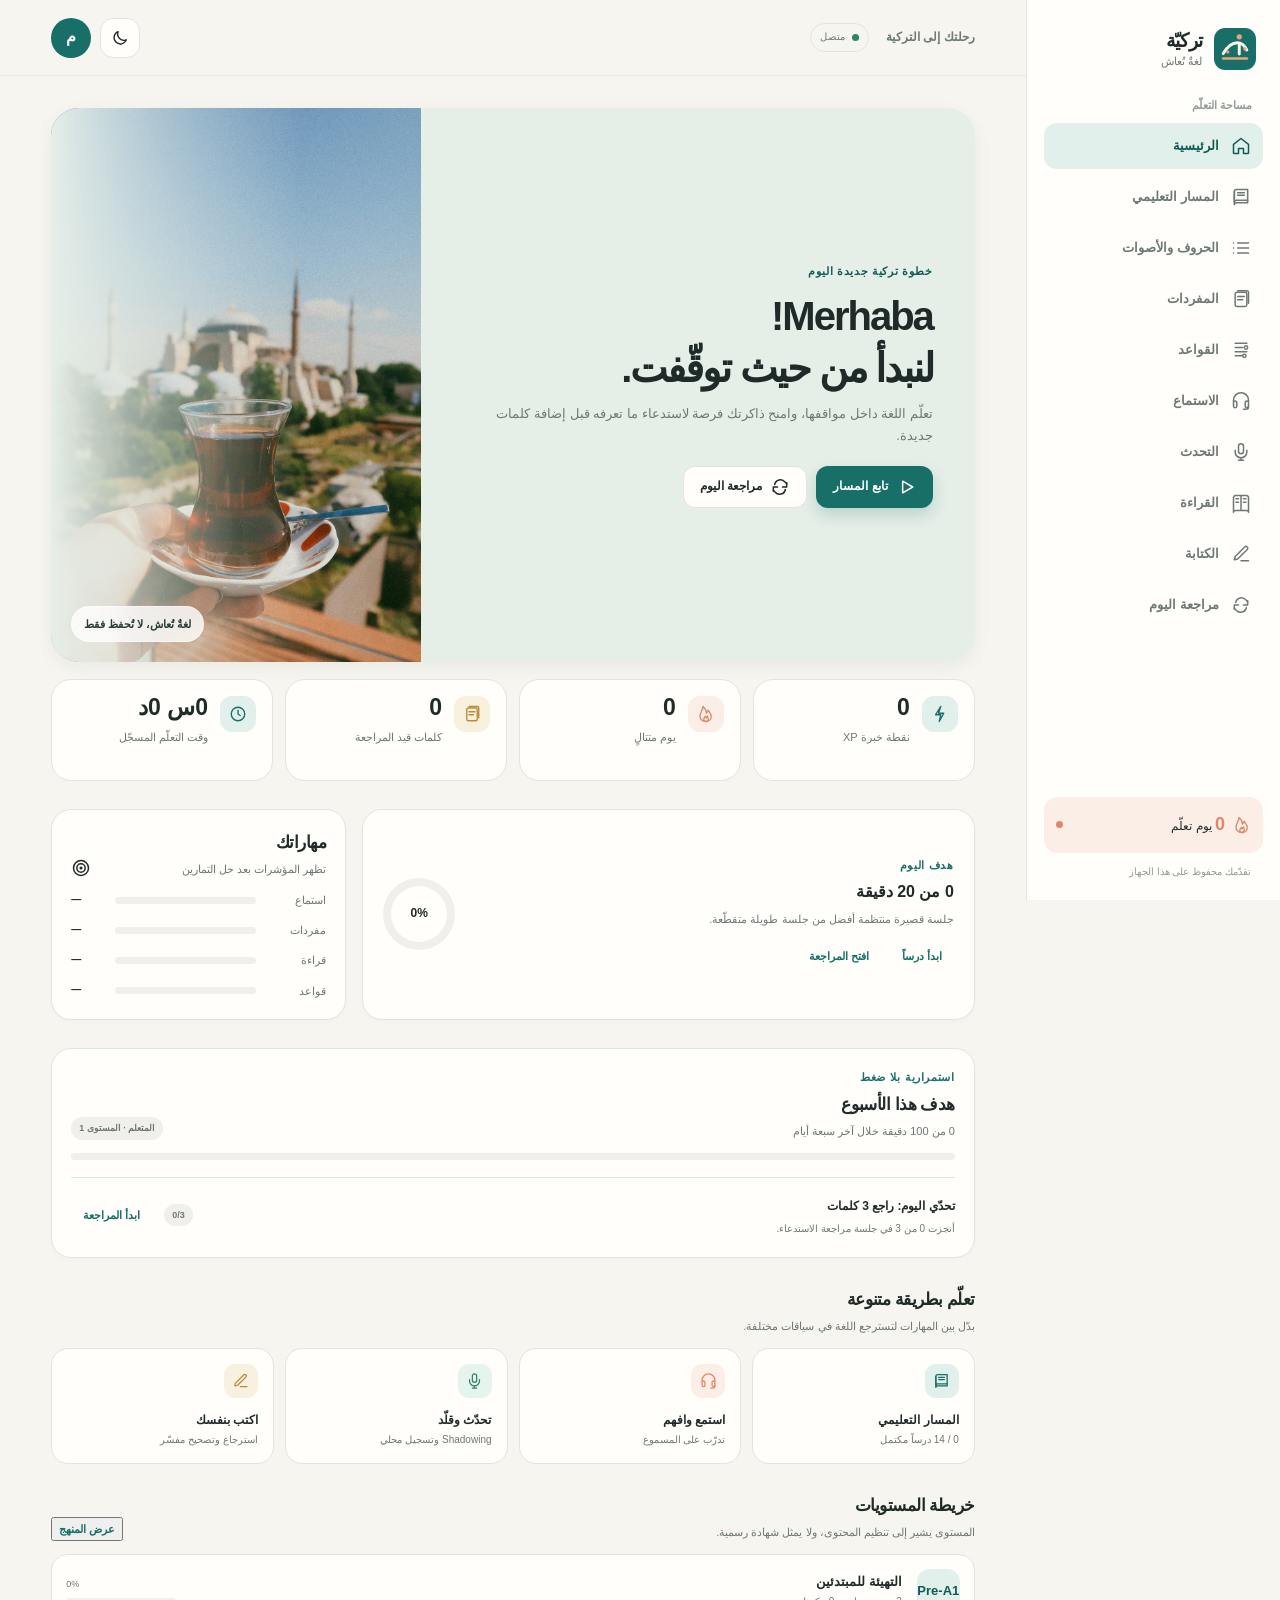
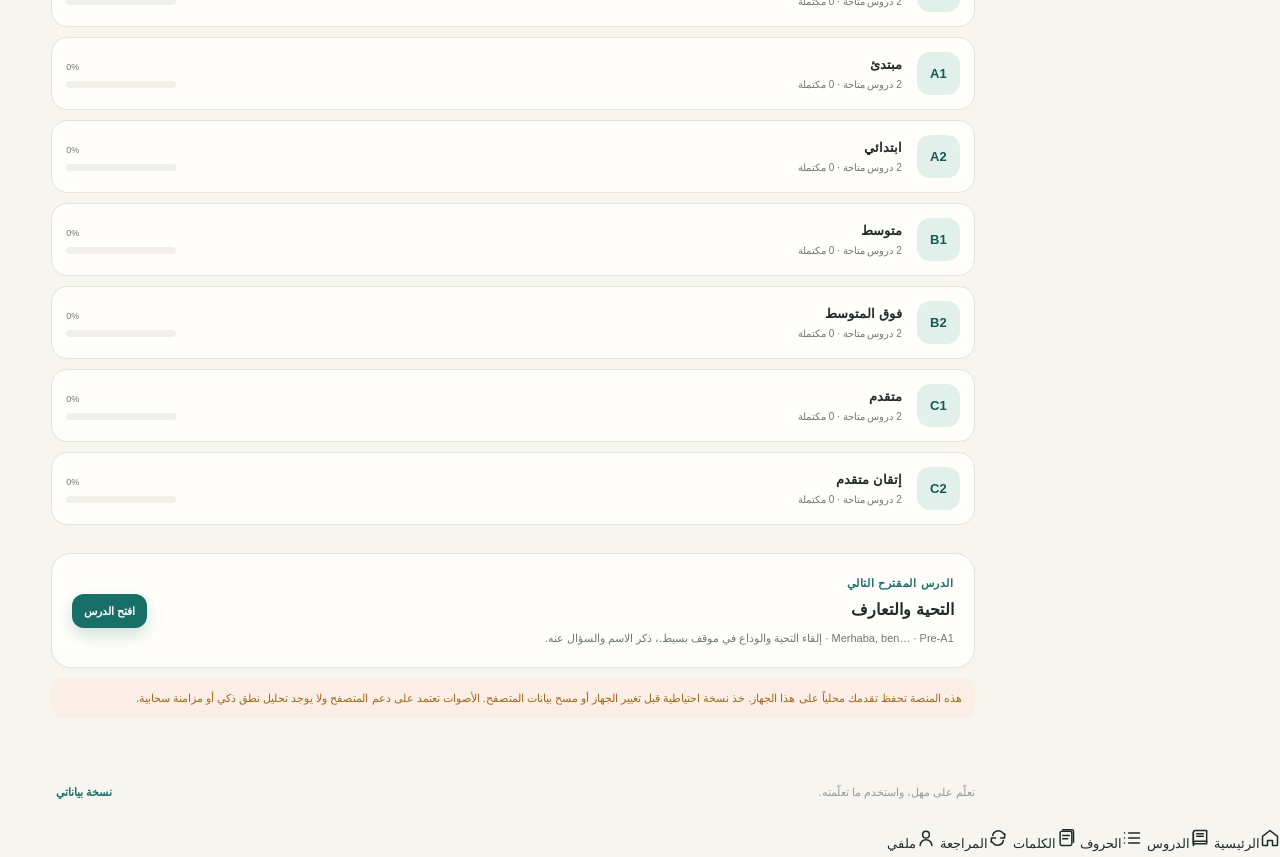
==== turkiya/index.html @ ad5ffc00 "Add Turkish learning PWA under turkiya" ====
<!doctype html>
<html lang="ar" dir="rtl">
<head>
  <meta charset="utf-8">
  <meta name="viewport" content="width=device-width, initial-scale=1, viewport-fit=cover">
  <meta name="theme-color" content="#f6f5f0">
  <meta name="description" content="تعلّم التركية خطوة بخطوة بالعربية، مع دروس ومراجعة ذكية وتدريب على المهارات الأربع.">
  <meta name="color-scheme" content="light dark">
  <link rel="icon" href="./assets/icons/app-icon.svg" type="image/svg+xml">
  <link rel="apple-touch-icon" href="./assets/icons/icon-180.png">
  <link rel="manifest" href="./manifest.webmanifest">
  <link rel="stylesheet" href="./css/themes.css">
  <link rel="stylesheet" href="./css/main.css">
  <link rel="stylesheet" href="./css/responsive.css">
  <title>تركيّة — تعلّم التركية</title>
</head>
<body>
  <a class="skip-link" href="#main-content">انتقل إلى المحتوى</a>
  <div class="app-shell">
    <aside class="sidebar" aria-label="القائمة الرئيسية">
      <a class="brand" href="#home" aria-label="تركية، الصفحة الرئيسية">
        <span class="brand-mark" aria-hidden="true"><img src="./assets/icons/app-icon.svg" alt=""></span>
        <span class="brand-copy"><strong>تركيّة</strong><small>لغةٌ تُعاش</small></span>
      </a>
      <div class="sidebar-label">مساحة التعلّم</div>
      <nav class="side-nav" id="side-nav">
        <a href="#home" data-route="home" class="nav-link"><span class="nav-icon" data-icon="home"></span><span>الرئيسية</span></a>
        <a href="#lessons" data-route="lessons" class="nav-link"><span class="nav-icon" data-icon="book"></span><span>المسار التعليمي</span></a>
        <a href="#alphabet" data-route="alphabet" class="nav-link"><span class="nav-icon" data-icon="list"></span><span>الحروف والأصوات</span></a>
        <a href="#vocabulary" data-route="vocabulary" class="nav-link"><span class="nav-icon" data-icon="cards"></span><span>المفردات</span></a>
        <a href="#grammar" data-route="grammar" class="nav-link"><span class="nav-icon" data-icon="grammar"></span><span>القواعد</span></a>
        <a href="#listening" data-route="listening" class="nav-link"><span class="nav-icon" data-icon="headphones"></span><span>الاستماع</span></a>
        <a href="#speaking" data-route="speaking" class="nav-link"><span class="nav-icon" data-icon="mic"></span><span>التحدث</span></a>
        <a href="#reading" data-route="reading" class="nav-link"><span class="nav-icon" data-icon="read"></span><span>القراءة</span></a>
        <a href="#writing" data-route="writing" class="nav-link"><span class="nav-icon" data-icon="write"></span><span>الكتابة</span></a>
        <a href="#review" data-route="review" class="nav-link"><span class="nav-icon" data-icon="refresh"></span><span>مراجعة اليوم <span class="nav-count" id="review-count">0</span></span></a>
      </nav>
      <div class="sidebar-bottom">
        <div class="streak-mini"><span class="streak-symbol" data-icon="flame"></span><span><b id="sidebar-streak">0</b> يوم تعلّم</span><span class="streak-dot" aria-hidden="true"></span></div>
        <div class="sidebar-note">تقدّمك محفوظ على هذا الجهاز</div>
      </div>
    </aside>

    <div class="main-column">
      <header class="topbar">
        <button class="mobile-brand" type="button" data-route="home" aria-label="الصفحة الرئيسية"><img src="./assets/icons/app-icon.svg" alt=""><span>تركيّة</span></button>
        <div class="topbar-context"><span class="eyebrow">رحلتك إلى التركية</span><span class="connection-pill" id="connection-status"><i></i><span>جارٍ التحقق من الاتصال</span></span></div>
        <div class="topbar-actions">
          <button class="icon-button" id="install-button" type="button" hidden aria-label="تثبيت التطبيق" title="تثبيت التطبيق"><span data-icon="download"></span></button>
          <button class="icon-button" id="theme-toggle" type="button" aria-label="تبديل المظهر" title="تبديل المظهر"><span data-icon="moon"></span></button>
          <button class="avatar-button" id="profile-button" type="button" data-route="profile" aria-label="ملفي الشخصي">م</button>
        </div>
      </header>

      <main id="main-content" class="page-content" tabindex="-1">
        <div id="view-root" aria-live="polite" aria-busy="true">
          <div class="loading-state"><span class="loading-ring"></span><p>نجهّز مساحة التعلّم…</p></div>
        </div>
      </main>
      <footer class="site-footer"><span>تعلّم على مهل، واستخدم ما تعلّمته.</span><button id="backup-shortcut" type="button" class="text-button">نسخة بياناتي</button></footer>
    </div>
  </div>

  <nav class="mobile-nav" aria-label="التنقل السفلي">
    <a href="#home" data-route="home" class="mobile-nav-link"><span data-icon="home"></span><small>الرئيسية</small></a>
    <a href="#lessons" data-route="lessons" class="mobile-nav-link"><span data-icon="book"></span><small>الدروس</small></a>
    <a href="#alphabet" data-route="alphabet" class="mobile-nav-link"><span data-icon="list"></span><small>الحروف</small></a>
    <a href="#vocabulary" data-route="vocabulary" class="mobile-nav-link"><span data-icon="cards"></span><small>الكلمات</small></a>
    <a href="#review" data-route="review" class="mobile-nav-link"><span data-icon="refresh"></span><small>المراجعة</small></a>
    <a href="#profile" data-route="profile" class="mobile-nav-link"><span data-icon="user"></span><small>ملفي</small></a>
  </nav>

  <div id="toast-region" class="toast-region" aria-live="polite" aria-atomic="true"></div>
  <dialog id="app-dialog" class="app-dialog" aria-labelledby="dialog-title"><div id="dialog-content"></div></dialog>
  <script type="module" src="./js/app.js"></script>
</body>
</html>
---- turkiya/css/themes.css ----
:root {
  color-scheme: light;
  --bg: #f6f5f0;
  --surface: #fffefa;
  --surface-2: #f0efe9;
  --surface-3: #e8ede8;
  --ink: #1e2b29;
  --muted: #6d7975;
  --soft: #929c98;
  --line: #e3e4dc;
  --brand: #176f68;
  --brand-strong: #105b55;
  --brand-soft: #e2f0ec;
  --accent: #dd8969;
  --accent-soft: #faeee7;
  --gold: #bd8a3c;
  --success: #318269;
  --success-soft: #e6f4ee;
  --danger: #b94e52;
  --danger-soft: #fae9e8;
  --warning: #a26a17;
  --shadow: 0 18px 45px rgba(37, 55, 49, .08);
  --shadow-small: 0 5px 18px rgba(37, 55, 49, .06);
  --radius-xl: 28px;
  --radius-lg: 20px;
  --radius-md: 14px;
  --radius-sm: 10px;
  --font-ar: "Noto Sans Arabic", "Segoe UI", Tahoma, Arial, sans-serif;
  --font-tr: Inter, "Segoe UI", Arial, sans-serif;
}

:root[data-theme="dark"] {
  color-scheme: dark;
  --bg: #161f1d;
  --surface: #202a27;
  --surface-2: #293430;
  --surface-3: #293c37;
  --ink: #f2f3eb;
  --muted: #b0bcb7;
  --soft: #8f9c97;
  --line: #34413c;
  --brand: #69b9a8;
  --brand-strong: #8bd0bd;
  --brand-soft: #263f39;
  --accent: #e4a085;
  --accent-soft: #47342d;
  --gold: #e4bd6e;
  --success: #72c0a1;
  --success-soft: #254237;
  --danger: #ec8d8e;
  --danger-soft: #482f32;
  --warning: #edbf69;
  --shadow: 0 18px 45px rgba(0, 0, 0, .22);
  --shadow-small: 0 5px 18px rgba(0, 0, 0, .16);
}
---- turkiya/css/main.css ----
@import url("./themes.css");

* { box-sizing: border-box; }
html { scroll-behavior: smooth; }
body {
  margin: 0;
  min-width: 320px;
  min-height: 100vh;
  background: var(--bg);
  color: var(--ink);
  font-family: var(--font-ar);
  line-height: 1.65;
  text-rendering: optimizeLegibility;
  -webkit-font-smoothing: antialiased;
}
button, input, select, textarea { font: inherit; }
button { color: inherit; }
a { color: inherit; text-decoration: none; }
button:focus-visible, a:focus-visible, input:focus-visible, select:focus-visible, textarea:focus-visible, summary:focus-visible {
  outline: 3px solid color-mix(in srgb, var(--brand) 48%, transparent);
  outline-offset: 3px;
}
.skip-link { position: fixed; z-index: 50; inset-block-start: 8px; inset-inline-start: 8px; padding: 10px 16px; border-radius: 10px; background: var(--ink); color: var(--surface); transform: translateY(-150%); }
.skip-link:focus { transform: translateY(0); }
.app-shell { display: grid; grid-template-columns: 254px minmax(0, 1fr); min-height: 100vh; }
.sidebar { position: sticky; top: 0; display: flex; flex-direction: column; height: 100vh; padding: 25px 17px 20px; border-inline-end: 1px solid var(--line); background: var(--surface); }
.brand { display: flex; align-items: center; gap: 11px; padding: 2px 7px 26px; }
.brand-mark { width: 43px; height: 43px; display: grid; place-items: center; flex: 0 0 auto; }
.brand-mark img { width: 42px; height: 42px; }
.brand-copy { display: flex; flex-direction: column; line-height: 1.35; }
.brand-copy strong { font-size: 19px; letter-spacing: -.04em; }
.brand-copy small { color: var(--muted); font-size: 11px; }
.sidebar-label { padding: 0 11px 9px; color: var(--soft); font-size: 11px; font-weight: 700; }
.side-nav { display: grid; gap: 5px; }
.nav-link { min-height: 46px; display: flex; align-items: center; gap: 12px; padding: 9px 12px; border-radius: 13px; color: var(--muted); font-size: 13px; font-weight: 600; transition: background .18s ease, color .18s ease, transform .18s ease; }
.nav-link:hover { color: var(--ink); background: var(--surface-2); transform: translateX(-2px); }
.nav-link.active { color: var(--brand-strong); background: var(--brand-soft); }
.nav-icon, [data-icon] { display: inline-flex; align-items: center; justify-content: center; }
.nav-icon svg, [data-icon] svg { width: 20px; height: 20px; display: block; }
.nav-count { display: inline-grid; min-width: 21px; height: 21px; place-items: center; margin-inline-start: 5px; padding: 0 5px; border-radius: 99px; background: var(--accent-soft); color: var(--accent); font-size: 10px; }
.sidebar-bottom { margin-top: auto; }
.streak-mini { display: flex; align-items: center; gap: 8px; padding: 13px 12px; border-radius: 14px; background: var(--accent-soft); color: var(--ink); font-size: 12px; }
.streak-mini b { color: var(--accent); font-size: 18px; }
.streak-symbol { color: var(--accent); }
.streak-symbol svg { width: 18px; }
.streak-dot { width: 7px; height: 7px; margin-inline-start: auto; border-radius: 50%; background: var(--accent); }
.sidebar-note { padding: 11px 12px 0; color: var(--soft); font-size: 10px; }
.main-column { min-width: 0; display: flex; flex-direction: column; }
.topbar { position: sticky; z-index: 20; top: 0; display: flex; min-height: 76px; align-items: center; justify-content: space-between; gap: 18px; padding: 12px clamp(20px, 4vw, 55px); border-bottom: 1px solid color-mix(in srgb, var(--line) 78%, transparent); background: color-mix(in srgb, var(--bg) 88%, transparent); backdrop-filter: blur(16px); }
.topbar-context { display: flex; align-items: center; gap: 17px; }
.eyebrow { color: var(--muted); font-size: 12px; font-weight: 600; }
.connection-pill { display: inline-flex; align-items: center; gap: 7px; padding: 5px 9px; border: 1px solid var(--line); border-radius: 99px; color: var(--muted); font-size: 10px; white-space: nowrap; }
.connection-pill i { width: 7px; height: 7px; border-radius: 50%; background: var(--gold); }
.connection-pill.online i { background: var(--success); }
.connection-pill.offline { border-color: color-mix(in srgb, var(--warning) 25%, var(--line)); color: var(--warning); }
.connection-pill.offline i { background: var(--warning); }
.topbar-actions { display: flex; align-items: center; gap: 9px; }
.icon-button, .avatar-button { display: inline-grid; width: 40px; height: 40px; flex: 0 0 auto; place-items: center; border: 1px solid var(--line); border-radius: 13px; background: var(--surface); cursor: pointer; transition: transform .18s ease, background .18s ease; }
.icon-button:hover, .avatar-button:hover { transform: translateY(-2px); background: var(--surface-2); }
.icon-button svg { width: 18px; height: 18px; }
.avatar-button { border: 0; border-radius: 50%; background: var(--brand); color: #fff; font-weight: 700; }
.mobile-brand { display: none; }
.page-content { width: min(100%, 1320px); flex: 1; margin-inline: auto; padding: 32px clamp(20px, 4vw, 55px) 38px; }
.site-footer { display: flex; align-items: center; justify-content: space-between; gap: 15px; padding: 12px clamp(20px, 4vw, 55px) 22px; color: var(--soft); font-size: 11px; }
.text-button { padding: 5px; border: 0; background: transparent; color: var(--brand); cursor: pointer; font-weight: 700; }

.view-header { display: flex; align-items: flex-end; justify-content: space-between; gap: 20px; margin: 0 0 22px; }
.view-header h1 { margin: 0; font-size: clamp(23px, 3vw, 31px); line-height: 1.35; letter-spacing: -.045em; }
.view-header p { max-width: 600px; margin: 7px 0 0; color: var(--muted); font-size: 13px; }
.kicker { display: block; margin-bottom: 5px; color: var(--brand); font-size: 11px; font-weight: 800; letter-spacing: .06em; }
.hero-card { position: relative; display: grid; grid-template-columns: minmax(0, 1.2fr) minmax(220px, .8fr); min-height: 252px; overflow: hidden; border-radius: var(--radius-xl); background: #e6eee8; box-shadow: var(--shadow-small); }
:root[data-theme="dark"] .hero-card { background: #283d37; }
.hero-copy { position: relative; z-index: 1; display: flex; flex-direction: column; align-items: flex-start; justify-content: center; padding: clamp(22px, 4vw, 42px); }
.hero-copy h1 { max-width: 540px; margin: 5px 0 9px; font-size: clamp(25px, 3.4vw, 40px); line-height: 1.3; letter-spacing: -.05em; }
.hero-copy p { max-width: 480px; margin: 0 0 20px; color: var(--muted); font-size: 13px; }
.hero-copy .kicker { color: var(--brand-strong); }
.hero-photo { position: relative; min-height: 100%; overflow: hidden; }
.hero-photo::after { position: absolute; inset: 0; background: linear-gradient(270deg, transparent 32%, #e6eee8 100%); content: ""; }
:root[data-theme="dark"] .hero-photo::after { background: linear-gradient(270deg, transparent 30%, #283d37 100%); }
.hero-photo img { width: 100%; height: 100%; min-height: 252px; display: block; object-fit: cover; object-position: center 62%; }
.hero-stamp { position: absolute; z-index: 2; inset-block-end: 20px; inset-inline-end: 20px; padding: 8px 12px; border: 1px solid rgba(255,255,255,.5); border-radius: 99px; background: rgba(255,255,255,.8); color: #263e38; font-size: 11px; font-weight: 700; backdrop-filter: blur(8px); }
.primary-button, .secondary-button, .quiet-button, .danger-button { min-height: 42px; display: inline-flex; align-items: center; justify-content: center; gap: 8px; padding: 9px 16px; border: 1px solid transparent; border-radius: 12px; cursor: pointer; font-size: 12px; font-weight: 750; transition: transform .16s ease, box-shadow .16s ease, background .16s ease; }
.primary-button { background: var(--brand); color: #fff; box-shadow: 0 7px 15px color-mix(in srgb, var(--brand) 21%, transparent); }
.primary-button:hover { transform: translateY(-1px); background: var(--brand-strong); box-shadow: 0 9px 18px color-mix(in srgb, var(--brand) 28%, transparent); }
.secondary-button { border-color: var(--line); background: var(--surface); color: var(--ink); }
.secondary-button:hover, .quiet-button:hover { background: var(--surface-2); }
.quiet-button { min-height: 37px; padding: 7px 11px; background: transparent; color: var(--brand); }
.danger-button { border-color: color-mix(in srgb, var(--danger) 25%, var(--line)); background: var(--danger-soft); color: var(--danger); }
.button-small { min-height: 34px; padding: 6px 11px; font-size: 11px; }
.button-row { display: flex; flex-wrap: wrap; align-items: center; gap: 9px; }

.section-block { margin-top: 28px; }
.section-heading { display: flex; align-items: flex-end; justify-content: space-between; gap: 12px; margin-bottom: 13px; }
.section-heading h2 { margin: 0; font-size: 17px; letter-spacing: -.03em; }
.section-heading p { margin: 3px 0 0; color: var(--muted); font-size: 11px; }
.section-link { color: var(--brand); font-size: 11px; font-weight: 700; }
.stats-grid { display: grid; grid-template-columns: repeat(4, minmax(0, 1fr)); gap: 12px; margin-top: 17px; }
.stat-card { min-height: 102px; display: flex; align-items: flex-start; gap: 12px; padding: 16px; border: 1px solid var(--line); border-radius: var(--radius-lg); background: var(--surface); }
.stat-icon { width: 36px; height: 36px; display: grid; flex: 0 0 auto; place-items: center; border-radius: 12px; background: var(--brand-soft); color: var(--brand); }
.stat-icon svg { width: 18px; height: 18px; }
.stat-card:nth-child(2) .stat-icon { background: var(--accent-soft); color: var(--accent); }
.stat-card:nth-child(3) .stat-icon { background: #f7f0dd; color: var(--gold); }
:root[data-theme="dark"] .stat-card:nth-child(3) .stat-icon { background: #433c2a; }
.stat-value { display: block; margin-top: -3px; font-family: var(--font-tr); font-size: 23px; font-weight: 750; line-height: 1.3; }
.stat-label { color: var(--muted); font-size: 11px; }
.content-columns { display: grid; grid-template-columns: minmax(0, 1.35fr) minmax(260px, .65fr); gap: 16px; }
.panel { border: 1px solid var(--line); border-radius: var(--radius-lg); background: var(--surface); box-shadow: 0 2px 5px rgba(20,40,34,.02); }
.panel-padding { padding: 19px; }
.daily-panel { display: flex; align-items: center; justify-content: space-between; gap: 20px; padding: 20px; }
.daily-copy { min-width: 0; }
.daily-copy h3 { margin: 5px 0 5px; font-size: 16px; }
.daily-copy p { margin: 0; color: var(--muted); font-size: 11px; }
.goal-ring { width: 72px; height: 72px; display: grid; flex: 0 0 auto; place-items: center; border-radius: 50%; background: conic-gradient(var(--brand) var(--ring-progress, 0%), var(--surface-2) 0); }
.goal-ring::before { grid-area: 1/1; width: 56px; height: 56px; border-radius: 50%; background: var(--surface); content: ""; }
.goal-ring span { z-index: 1; grid-area: 1/1; font-family: var(--font-tr); font-size: 12px; font-weight: 800; }
.skill-list { display: grid; gap: 12px; }
.skill-row { display: grid; grid-template-columns: 60px minmax(0,1fr) 34px; align-items: center; gap: 10px; font-size: 11px; }
.skill-row span:first-child { color: var(--muted); }
.skill-row b { font-family: var(--font-tr); font-size: 10px; text-align: end; }
.progress-track { height: 7px; overflow: hidden; border-radius: 99px; background: var(--surface-2); }
.progress-fill { height: 100%; border-radius: inherit; background: var(--brand); transition: width .35s ease; }
.progress-fill.warm { background: var(--accent); }

.quick-grid { display: grid; grid-template-columns: repeat(4, minmax(0, 1fr)); gap: 11px; }
.quick-card { min-height: 116px; display: flex; flex-direction: column; align-items: flex-start; justify-content: space-between; padding: 15px; border: 1px solid var(--line); border-radius: 17px; background: var(--surface); cursor: pointer; transition: transform .17s ease, border-color .17s ease, box-shadow .17s ease; text-align: start; }
.quick-card:hover { transform: translateY(-3px); border-color: color-mix(in srgb, var(--brand) 38%, var(--line)); box-shadow: var(--shadow-small); }
.quick-icon { width: 34px; height: 34px; display: grid; place-items: center; border-radius: 11px; background: var(--brand-soft); color: var(--brand); }
.quick-icon svg { width: 17px; }
.quick-card:nth-child(2) .quick-icon { background: var(--accent-soft); color: var(--accent); }
.quick-card:nth-child(3) .quick-icon { background: var(--success-soft); color: var(--success); }
.quick-card:nth-child(4) .quick-icon { background: #f8f1df; color: var(--gold); }
:root[data-theme="dark"] .quick-card:nth-child(4) .quick-icon { background: #433c2a; }
.quick-card strong { margin-top: 12px; font-size: 12px; }
.quick-card small { color: var(--muted); font-size: 10px; }

.level-list { display: grid; gap: 10px; }
.level-card { display: grid; grid-template-columns: 46px minmax(0, 1fr) auto; align-items: center; gap: 12px; padding: 14px; border: 1px solid var(--line); border-radius: 16px; background: var(--surface); }
.level-mark { width: 43px; height: 43px; display: grid; place-items: center; border-radius: 13px; background: var(--brand-soft); color: var(--brand-strong); font-family: var(--font-tr); font-size: 13px; font-weight: 800; }
.level-card h3 { margin: 0; font-size: 13px; }
.level-card p { margin: 2px 0 0; color: var(--muted); font-size: 10px; }
.level-meta { min-width: 110px; text-align: end; }
.level-meta small { display: block; margin-bottom: 6px; color: var(--muted); font-size: 9px; }
.level-meta .progress-track { width: 110px; }
.status-pill, .level-pill { display: inline-flex; align-items: center; gap: 5px; padding: 4px 8px; border-radius: 99px; background: var(--brand-soft); color: var(--brand-strong); font-size: 9px; font-weight: 700; white-space: nowrap; }
.level-pill { background: var(--surface-2); color: var(--muted); font-family: var(--font-tr); }

.lesson-list { display: grid; gap: 11px; }
.lesson-card { display: grid; grid-template-columns: 42px minmax(0,1fr) auto; align-items: center; gap: 13px; padding: 15px; border: 1px solid var(--line); border-radius: 17px; background: var(--surface); }
.lesson-number { width: 40px; height: 40px; display: grid; place-items: center; border-radius: 13px; background: var(--surface-2); color: var(--brand); font-family: var(--font-tr); font-size: 11px; font-weight: 800; }
.lesson-card h3 { margin: 0; font-size: 13px; }
.lesson-card p { margin: 3px 0 0; color: var(--muted); font-size: 10px; }
.lesson-card .lesson-actions { display: flex; align-items: center; gap: 8px; }
.lesson-card.completed { border-color: color-mix(in srgb, var(--success) 30%, var(--line)); }
.lesson-card.completed .lesson-number { background: var(--success-soft); color: var(--success); }
.filter-row { display: flex; flex-wrap: wrap; gap: 7px; margin-bottom: 15px; }
.filter-chip { padding: 7px 12px; border: 1px solid var(--line); border-radius: 99px; background: var(--surface); color: var(--muted); cursor: pointer; font-size: 10px; }
.filter-chip.active { border-color: var(--brand); background: var(--brand-soft); color: var(--brand-strong); font-weight: 700; }

.search-box { position: relative; display: flex; align-items: center; gap: 9px; margin: 0 0 12px; padding: 0 12px; border: 1px solid var(--line); border-radius: 14px; background: var(--surface); }
.search-box svg { width: 18px; flex: 0 0 auto; color: var(--soft); }
.search-box input { width: 100%; min-height: 46px; border: 0; outline: 0; background: transparent; color: var(--ink); font-size: 12px; }
.search-box input::placeholder { color: var(--soft); }
.vocab-grid { display: grid; grid-template-columns: repeat(3, minmax(0, 1fr)); gap: 11px; }
.vocab-card { min-height: 173px; display: flex; flex-direction: column; padding: 15px; border: 1px solid var(--line); border-radius: 17px; background: var(--surface); }
.vocab-card-top { display: flex; align-items: flex-start; justify-content: space-between; gap: 8px; }
.word-tr { direction: ltr; unicode-bidi: isolate; font-family: var(--font-tr); font-size: 21px; font-weight: 750; }
.word-ar { margin-top: 2px; color: var(--muted); font-size: 12px; }
.word-pos { color: var(--soft); font-size: 9px; }
.word-example { margin: 11px 0 13px; color: var(--muted); font-size: 10px; }
.word-example b { color: var(--ink); font-family: var(--font-tr); font-weight: 600; }
.word-actions { display: flex; gap: 5px; margin-top: auto; }
.tiny-icon-button { width: 32px; height: 32px; display: grid; place-items: center; border: 1px solid var(--line); border-radius: 10px; background: transparent; color: var(--muted); cursor: pointer; }
.tiny-icon-button svg { width: 15px; height: 15px; }
.tiny-icon-button.active { border-color: var(--accent); color: var(--accent); background: var(--accent-soft); }
.empty-state { padding: 36px 20px; border: 1px dashed var(--line); border-radius: 18px; color: var(--muted); text-align: center; }
.empty-state strong { display: block; margin-bottom: 4px; color: var(--ink); }
.empty-state p { margin: 0; font-size: 12px; }

.rule-card { margin-bottom: 11px; overflow: hidden; }
.rule-summary { display: flex; align-items: center; justify-content: space-between; gap: 10px; padding: 15px 17px; cursor: pointer; list-style: none; }
.rule-summary::-webkit-details-marker { display: none; }
.rule-summary strong { font-size: 13px; }
.rule-body { padding: 0 17px 17px; border-top: 1px solid var(--line); }
.rule-body p { color: var(--muted); font-size: 12px; }
.rule-formula { display: inline-block; margin: 4px 0 10px; padding: 7px 10px; border-radius: 8px; background: var(--surface-2); direction: ltr; font-family: var(--font-tr); font-size: 11px; }
.example-row { display: grid; grid-template-columns: minmax(0,1fr) minmax(0,1fr); gap: 8px; margin-top: 8px; padding: 10px; border-radius: 11px; background: var(--surface-2); font-size: 11px; }
.example-row .tr { direction: ltr; text-align: left; font-family: var(--font-tr); }
.corrected-example { color: var(--success); }
.wrong-example { color: var(--danger); text-decoration: line-through; }

.activity-card { padding: 17px; border: 1px solid var(--line); border-radius: 17px; background: var(--surface); }
.activity-card h3 { margin: 0 0 8px; font-size: 14px; }
.activity-card p { margin: 0; color: var(--muted); font-size: 11px; }
.activity-card + .activity-card { margin-top: 12px; }
.activity-sentence { margin: 14px 0; padding: 17px; border-inline-start: 3px solid var(--accent); border-radius: 10px; background: var(--surface-2); direction: ltr; font-family: var(--font-tr); font-size: 21px; text-align: left; }
.transcript { margin: 9px 0; color: var(--muted); font-size: 12px; }
.audio-controls { display: flex; flex-wrap: wrap; align-items: center; gap: 8px; }
.range-control { display: flex; align-items: center; gap: 8px; color: var(--muted); font-size: 10px; }
.range-control input { accent-color: var(--brand); }
.record-indicator { display: inline-flex; align-items: center; gap: 7px; color: var(--danger); font-size: 11px; }
.record-indicator::before { width: 8px; height: 8px; border-radius: 50%; background: currentColor; content: ""; animation: pulse 1.2s infinite; }
@keyframes pulse { 50% { opacity: .35; } }

.reading-card { padding: 21px; }
.reading-text { max-width: 760px; margin: 12px auto; direction: ltr; font-family: var(--font-tr); font-size: 18px; line-height: 2; text-align: left; }
.reading-text button { padding: 1px 2px; border: 0; border-radius: 4px; background: transparent; color: var(--ink); cursor: pointer; font: inherit; }
.reading-text button:hover { background: var(--brand-soft); color: var(--brand-strong); }
.reading-translation { margin: 14px 0; padding: 13px; border-radius: 12px; background: var(--surface-2); color: var(--muted); font-size: 12px; }
.exercise-box { margin-top: 14px; padding: 15px; border: 1px solid var(--line); border-radius: 15px; background: var(--surface); }
.exercise-box h4 { margin: 0 0 10px; font-size: 12px; }
.question-card { padding: 13px; border-radius: 12px; background: var(--surface-2); }
.question-card + .question-card { margin-top: 9px; }
.question-card p { margin: 0 0 10px; font-size: 12px; font-weight: 700; }
.option-list { display: grid; gap: 7px; }
.quiz-option { display: flex; align-items: center; gap: 8px; padding: 9px 11px; border: 1px solid var(--line); border-radius: 10px; background: var(--surface); cursor: pointer; font-size: 11px; text-align: start; }
.quiz-option:hover { border-color: var(--brand); }
.quiz-option input { accent-color: var(--brand); }
.quiz-feedback { min-height: 22px; margin-top: 8px; font-size: 11px; }
.quiz-feedback.correct { color: var(--success); }
.quiz-feedback.incorrect { color: var(--danger); }
.quiz-score { margin: 12px 0; color: var(--brand-strong); font-weight: 800; }

.flashcard { min-height: 230px; display: grid; align-content: center; justify-items: center; gap: 8px; padding: 26px; border: 1px solid var(--line); border-radius: var(--radius-xl); background: var(--surface); text-align: center; }
.flashcard .word-tr { font-size: clamp(27px, 6vw, 42px); }
.flashcard-answer { max-width: 520px; color: var(--muted); font-size: 13px; }
.rating-row { display: flex; flex-wrap: wrap; justify-content: center; gap: 8px; margin-top: 12px; }
.rating-button { min-width: 88px; display: grid; gap: 1px; padding: 9px; border: 1px solid var(--line); border-radius: 12px; background: var(--surface); cursor: pointer; }
.rating-button strong { font-size: 11px; }
.rating-button small { color: var(--muted); font-size: 9px; }
.rating-button[data-rating="again"] { color: var(--danger); }
.rating-button[data-rating="hard"] { color: var(--warning); }
.rating-button[data-rating="good"] { color: var(--success); }
.rating-button[data-rating="easy"] { color: var(--brand); }

.profile-grid { display: grid; grid-template-columns: minmax(0, 1.1fr) minmax(260px, .9fr); gap: 14px; }
.profile-card { padding: 20px; }
.profile-head { display: flex; align-items: center; gap: 13px; }
.profile-avatar { width: 58px; height: 58px; display: grid; place-items: center; border-radius: 18px; background: var(--brand); color: white; font-size: 23px; font-weight: 800; }
.profile-head h2 { margin: 0; font-size: 17px; }
.profile-head p { margin: 2px 0 0; color: var(--muted); font-size: 11px; }
.backup-row { display: flex; flex-wrap: wrap; gap: 8px; margin-top: 17px; }
.achievement-list { display: grid; gap: 8px; }
.achievement { display: flex; align-items: center; gap: 10px; padding: 10px; border-radius: 12px; background: var(--surface-2); }
.achievement-icon { width: 32px; height: 32px; display: grid; place-items: center; border-radius: 10px; background: var(--gold); color: white; }
.achievement-icon svg { width: 16px; }
.achievement strong { display: block; font-size: 11px; }
.achievement small { display: block; color: var(--muted); font-size: 9px; }

.toast-region { position: fixed; z-index: 100; inset-inline: 16px; inset-block-end: 25px; display: grid; justify-items: center; gap: 8px; pointer-events: none; }
.toast { max-width: min(480px, 94vw); padding: 11px 16px; border: 1px solid var(--line); border-radius: 13px; background: var(--ink); color: var(--surface); box-shadow: var(--shadow); font-size: 12px; animation: toast-in .2s ease both; }
@keyframes toast-in { from { opacity: 0; transform: translateY(8px); } to { opacity: 1; transform: translateY(0); } }
.loading-state { min-height: 280px; display: grid; align-content: center; justify-items: center; color: var(--muted); font-size: 12px; }
.loading-ring { width: 28px; height: 28px; border: 3px solid var(--line); border-top-color: var(--brand); border-radius: 50%; animation: spin .7s linear infinite; }
@keyframes spin { to { transform: rotate(360deg); } }

.app-dialog { width: min(560px, calc(100% - 28px)); max-height: min(82vh, 780px); padding: 0; border: 1px solid var(--line); border-radius: 21px; background: var(--surface); color: var(--ink); box-shadow: var(--shadow); }
.app-dialog::backdrop { background: rgba(18, 31, 28, .48); backdrop-filter: blur(4px); }
.dialog-inner { padding: 21px; }
.dialog-header { display: flex; justify-content: space-between; align-items: flex-start; gap: 12px; margin-bottom: 12px; }
.dialog-header h2 { margin: 0; font-size: 18px; }
.dialog-header p { margin: 5px 0 0; color: var(--muted); font-size: 11px; }
.dialog-close { width: 34px; height: 34px; display: grid; place-items: center; border: 1px solid var(--line); border-radius: 10px; background: transparent; cursor: pointer; }
.dialog-body { max-height: 60vh; overflow-y: auto; padding-inline: 2px; }
.dialog-body p, .dialog-body li { font-size: 12px; }
.dialog-footer { display: flex; justify-content: flex-start; gap: 8px; margin-top: 16px; }
.form-field { display: grid; gap: 6px; margin: 11px 0; }
.form-field label { font-size: 11px; font-weight: 700; }
.form-field input, .form-field textarea, .form-field select { width: 100%; min-height: 43px; padding: 9px 11px; border: 1px solid var(--line); border-radius: 11px; background: var(--surface); color: var(--ink); }
.form-field textarea { min-height: 115px; resize: vertical; }
.notice { margin: 10px 0; padding: 11px 13px; border-radius: 11px; background: var(--brand-soft); color: var(--brand-strong); font-size: 11px; }
.notice.warning { background: var(--accent-soft); color: var(--warning); }
.status-row { display: flex; flex-wrap: wrap; gap: 8px; margin: 10px 0; }

@media (prefers-reduced-motion: reduce) {
  *, *::before, *::after { scroll-behavior: auto !important; animation-duration: .01ms !important; animation-iteration-count: 1 !important; transition-duration: .01ms !important; }
}


/* Turkish alphabet foundation */
.compact-search { flex: 1 1 210px; margin: 0; }
.alphabet-grid { display: grid; grid-template-columns: repeat(4, minmax(0, 1fr)); gap: 10px; }
.letter-card { min-width: 0; display: flex; flex-direction: column; padding: 14px; border: 1px solid var(--line); border-radius: 16px; background: var(--surface); }
.letter-card[hidden] { display: none; }
.letter-forms { display: flex; align-items: baseline; gap: 8px; color: var(--brand-strong); font-family: var(--font-tr); line-height: 1.15; }
.letter-forms span:first-child { font-size: 31px; font-weight: 800; }
.letter-forms span:last-child { color: var(--muted); font-size: 22px; }
.letter-name { margin-top: 7px; color: var(--ink); font-family: var(--font-tr); font-size: 12px; font-weight: 700; }
.letter-name span { margin-inline-start: 5px; color: var(--soft); font-size: 10px; font-weight: 500; }
.letter-card > p { flex: 1; margin: 8px 0; color: var(--muted); font-size: 11px; line-height: 1.65; }
.letter-example { display: flex; align-items: baseline; justify-content: space-between; gap: 7px; padding-top: 8px; border-top: 1px solid var(--line); }
.letter-example b { color: var(--brand-strong); font-family: var(--font-tr); font-size: 15px; }
.letter-example span { color: var(--muted); font-size: 10px; text-align: end; }
.letter-card .word-actions { margin-top: 8px; }
.vowel-strip { display: flex; align-items: center; justify-content: center; gap: clamp(10px, 3vw, 25px); padding: 12px; border-radius: 14px; background: var(--brand-soft); color: var(--brand-strong); font-family: var(--font-tr); font-size: 21px; font-weight: 800; }
.vowel-strip i { width: 1px; height: 28px; margin-inline: 3px; background: color-mix(in srgb, var(--brand) 30%, transparent); }
.tips-grid { display: grid; grid-template-columns: repeat(3, minmax(0, 1fr)); gap: 10px; }
.tips-grid article { padding: 13px; border: 1px solid var(--line); border-radius: 14px; background: var(--surface-2); }
.tips-grid h3 { margin: 9px 0 4px; font-size: 12px; }
.tips-grid p { margin: 0; color: var(--muted); font-size: 11px; }
.sound-question { margin-top: 12px; }

.alphabet-grid { direction: ltr; }
.letter-card { direction: rtl; }
.letter-forms { direction: ltr; justify-content: flex-start; }
.letter-name { direction: ltr; text-align: left; }
.letter-example { direction: ltr; }
.letter-example span { direction: rtl; text-align: right; }

.weekly-progress { display: block; }
.weekly-challenge-row { display: flex; align-items: center; gap: 12px; margin-top: 17px; padding-top: 14px; border-top: 1px solid var(--line); }
.weekly-challenge-row > div { flex: 1; }
.weekly-challenge-row strong { font-size: 12px; }
.weekly-challenge-row p { margin: 3px 0 0; color: var(--muted); font-size: 10px; }

[hidden] { display: none !important; }
---- turkiya/css/responsive.css ----
@media (max-width: 1120px) {
  .app-shell { grid-template-columns: 220px minmax(0, 1fr); }
  .sidebar { padding-inline: 12px; }
  .page-content { padding-inline: 28px; }
  .topbar { padding-inline: 28px; }
  .site-footer { padding-inline: 28px; }
  .vocab-grid { grid-template-columns: repeat(2, minmax(0, 1fr)); }
}

@media (max-width: 860px) {
  .app-shell { display: block; }
  .sidebar { display: none; }
  .main-column { min-height: 100vh; }
  .topbar { min-height: 66px; padding-inline: 20px; }
  .mobile-brand { display: inline-flex; align-items: center; gap: 8px; border: 0; background: transparent; font-size: 15px; font-weight: 800; cursor: pointer; }
  .mobile-brand img { width: 31px; height: 31px; }
  .topbar-context { margin-inline-start: auto; }
  .topbar-context .eyebrow { display: none; }
  .page-content { padding: 23px 20px 95px; }
  .site-footer { padding-inline: 20px; padding-bottom: 90px; }
  .mobile-nav { position: fixed; z-index: 30; inset-inline: 10px; inset-block-end: max(8px, env(safe-area-inset-bottom)); display: grid; grid-template-columns: repeat(6, minmax(0, 1fr)); min-height: 66px; padding: 6px 4px; border: 1px solid var(--line); border-radius: 19px; background: color-mix(in srgb, var(--surface) 94%, transparent); box-shadow: 0 9px 30px rgba(23, 43, 36, .15); backdrop-filter: blur(18px); }
  .mobile-nav-link { display: flex; flex-direction: column; align-items: center; justify-content: center; gap: 3px; color: var(--soft); }
  .mobile-nav-link svg { width: 19px; height: 19px; }
  .mobile-nav-link small { font-size: 9px; }
  .mobile-nav-link.active { color: var(--brand); font-weight: 800; }
  .content-columns { grid-template-columns: minmax(0, 1fr); }
  .profile-grid { grid-template-columns: minmax(0, 1fr); }
}

@media (max-width: 600px) {
  .topbar { gap: 8px; padding-inline: 15px; }
  .icon-button, .avatar-button { width: 36px; height: 36px; border-radius: 12px; }
  .topbar-actions { gap: 6px; }
  .connection-pill { padding: 4px 7px; font-size: 9px; }
  .page-content { padding: 19px 14px 94px; }
  .view-header { align-items: flex-start; flex-direction: column; gap: 10px; margin-bottom: 16px; }
  .view-header h1 { font-size: 24px; }
  .hero-card { grid-template-columns: minmax(0, 1fr); min-height: auto; }
  .hero-copy { min-height: 230px; padding: 24px 21px; }
  .hero-copy h1 { font-size: 27px; }
  .hero-copy p { max-width: 350px; font-size: 12px; }
  .hero-photo { position: absolute; inset-block: 0; inset-inline-start: 0; width: 45%; opacity: .26; }
  .hero-photo::after { background: linear-gradient(270deg, #e6eee8 0%, transparent 100%); }
  :root[data-theme="dark"] .hero-photo::after { background: linear-gradient(270deg, #283d37 0%, transparent 100%); }
  .hero-photo img { min-height: 100%; }
  .hero-stamp { display: none; }
  .stats-grid { grid-template-columns: repeat(2, minmax(0,1fr)); gap: 8px; }
  .stat-card { min-height: 88px; gap: 8px; padding: 12px; border-radius: 15px; }
  .stat-icon { width: 31px; height: 31px; border-radius: 10px; }
  .stat-value { font-size: 20px; }
  .stat-label { font-size: 9px; }
  .quick-grid { grid-template-columns: repeat(2, minmax(0, 1fr)); gap: 8px; }
  .quick-card { min-height: 102px; padding: 12px; }
  .daily-panel { align-items: center; padding: 15px; }
  .goal-ring { width: 62px; height: 62px; }
  .goal-ring::before { width: 48px; height: 48px; }
  .daily-copy h3 { font-size: 14px; }
  .section-block { margin-top: 23px; }
  .section-heading h2 { font-size: 15px; }
  .vocab-grid { grid-template-columns: minmax(0,1fr); }
  .vocab-card { min-height: 145px; }
  .level-card { grid-template-columns: 40px minmax(0,1fr); }
  .level-mark { width: 38px; height: 38px; }
  .level-meta { grid-column: 2; width: 100%; display: flex; align-items: center; gap: 10px; text-align: start; }
  .level-meta .progress-track { flex: 1; }
  .level-meta small { margin: 0; white-space: nowrap; }
  .lesson-card { grid-template-columns: 37px minmax(0,1fr); gap: 9px; padding: 12px; }
  .lesson-number { width: 36px; height: 36px; }
  .lesson-card .lesson-actions { grid-column: 2; justify-content: space-between; }
  .example-row { grid-template-columns: minmax(0,1fr); }
  .activity-sentence { font-size: 18px; }
  .profile-card { padding: 15px; }
  .site-footer { padding-inline: 14px; font-size: 9px; }
  .mobile-nav { inset-inline: 7px; min-height: 63px; }
}


@media (max-width: 900px) {
  .alphabet-grid { grid-template-columns: repeat(3, minmax(0, 1fr)); }
  .tips-grid { grid-template-columns: 1fr; }
}
@media (max-width: 600px) {
  .alphabet-grid { grid-template-columns: repeat(2, minmax(0, 1fr)); gap: 8px; }
  .letter-card { padding: 11px; }
  .letter-card > p { font-size: 10px; }
  .letter-example { align-items: flex-start; flex-direction: column; gap: 2px; }
  .vowel-strip { gap: 11px; font-size: 18px; }
  .mobile-nav-link small { font-size: 8px; }
}

@media (max-width: 600px) {
  .weekly-challenge-row { flex-wrap: wrap; align-items: flex-start; }
  .weekly-challenge-row > div { flex: 1 1 100%; }
  .weekly-challenge-row > .quiet-button { margin-inline-start: auto; }
}
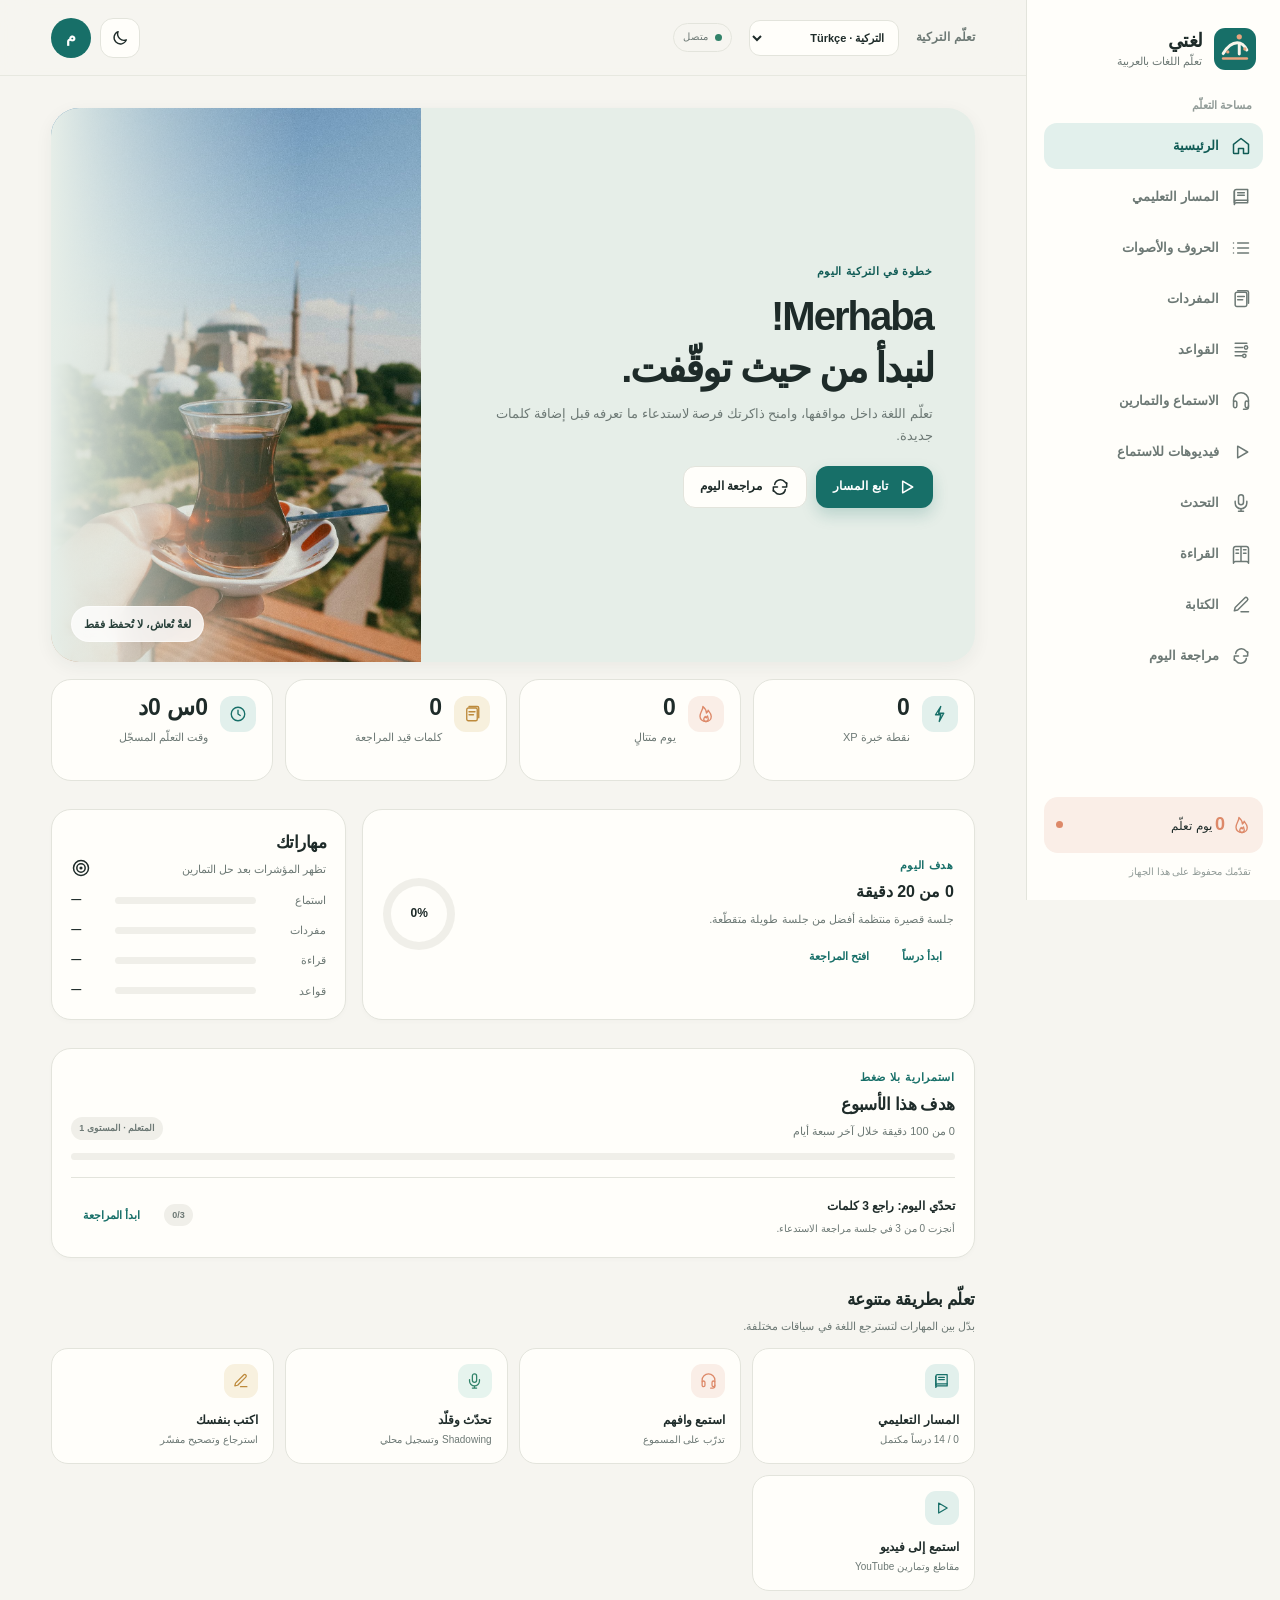
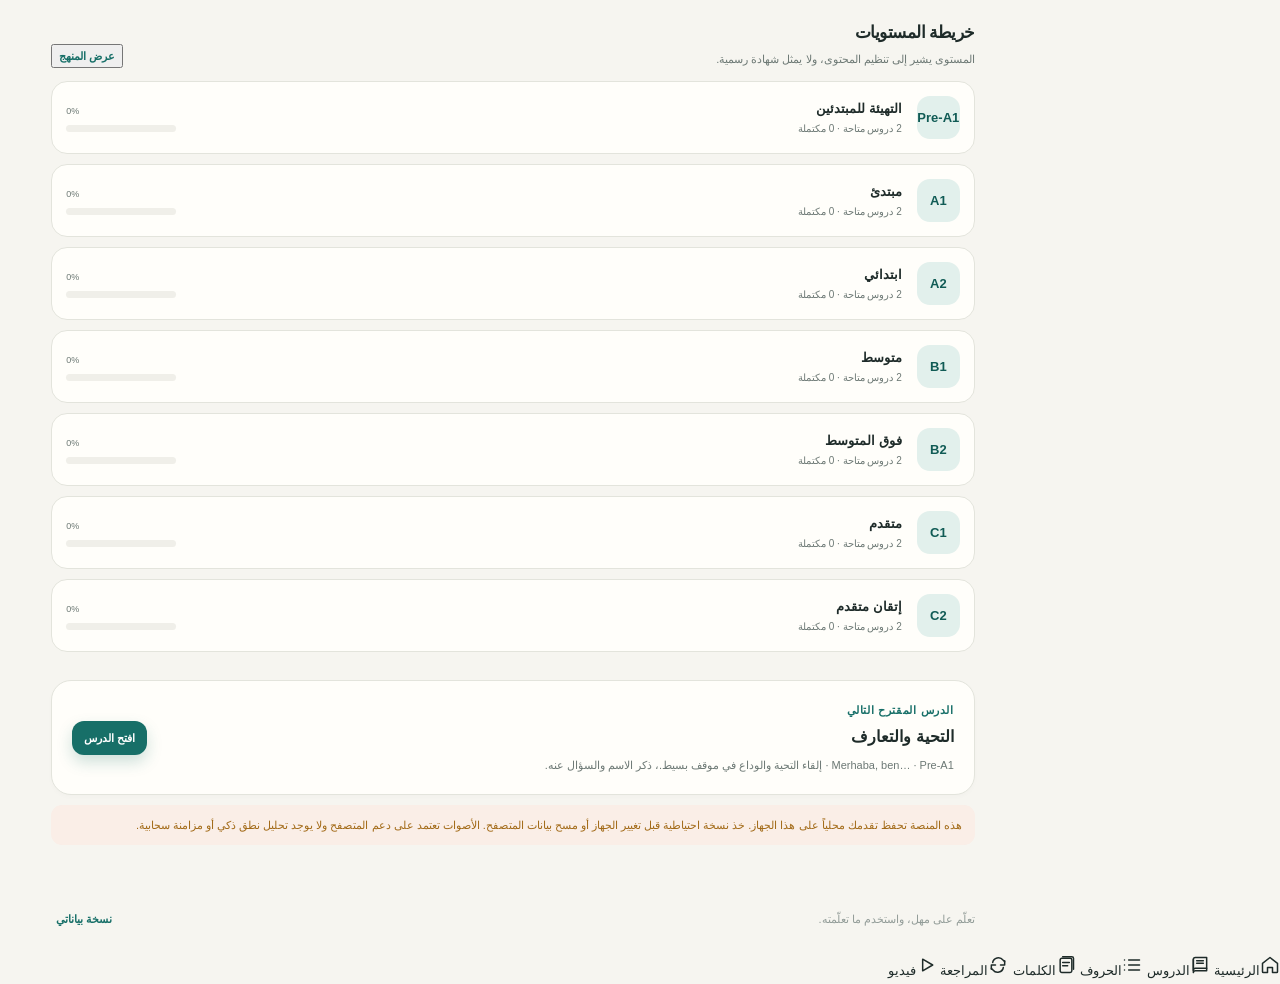
==== commit 4975aa13: "Generalize Loghati and add YouTube listening lab" ====
--- a/turkiya/index.html
+++ b/turkiya/index.html
@@ -4,7 +4,7 @@
   <meta charset="utf-8">
   <meta name="viewport" content="width=device-width, initial-scale=1, viewport-fit=cover">
   <meta name="theme-color" content="#f6f5f0">
-  <meta name="description" content="تعلّم التركية خطوة بخطوة بالعربية، مع دروس ومراجعة ذكية وتدريب على المهارات الأربع.">
+  <meta name="description" content="لغتي منصة عربية لتعلّم اللغات؛ ابدأ بالتركية واستكشف مهارات الاستماع والنطق والمراجعة المتباعدة.">
   <meta name="color-scheme" content="light dark">
   <link rel="icon" href="./assets/icons/app-icon.svg" type="image/svg+xml">
   <link rel="apple-touch-icon" href="./assets/icons/icon-180.png">
@@ -12,24 +12,26 @@
   <link rel="stylesheet" href="./css/themes.css">
   <link rel="stylesheet" href="./css/main.css">
   <link rel="stylesheet" href="./css/responsive.css">
-  <title>تركيّة — تعلّم التركية</title>
+  <link rel="stylesheet" href="./css/youtube.css">
+  <title>لغتي — تعلّم اللغات بالعربية</title>
 </head>
 <body>
   <a class="skip-link" href="#main-content">انتقل إلى المحتوى</a>
   <div class="app-shell">
     <aside class="sidebar" aria-label="القائمة الرئيسية">
-      <a class="brand" href="#home" aria-label="تركية، الصفحة الرئيسية">
+      <a class="brand" href="#home" aria-label="لغتي، الصفحة الرئيسية">
         <span class="brand-mark" aria-hidden="true"><img src="./assets/icons/app-icon.svg" alt=""></span>
-        <span class="brand-copy"><strong>تركيّة</strong><small>لغةٌ تُعاش</small></span>
+        <span class="brand-copy"><strong>لغتي</strong><small>تعلّم اللغات بالعربية</small></span>
       </a>
       <div class="sidebar-label">مساحة التعلّم</div>
       <nav class="side-nav" id="side-nav">
         <a href="#home" data-route="home" class="nav-link"><span class="nav-icon" data-icon="home"></span><span>الرئيسية</span></a>
         <a href="#lessons" data-route="lessons" class="nav-link"><span class="nav-icon" data-icon="book"></span><span>المسار التعليمي</span></a>
-        <a href="#alphabet" data-route="alphabet" class="nav-link"><span class="nav-icon" data-icon="list"></span><span>الحروف والأصوات</span></a>
+        <a href="#alphabet" data-route="alphabet" data-requires-alphabet class="nav-link"><span class="nav-icon" data-icon="list"></span><span>الحروف والأصوات</span></a>
         <a href="#vocabulary" data-route="vocabulary" class="nav-link"><span class="nav-icon" data-icon="cards"></span><span>المفردات</span></a>
         <a href="#grammar" data-route="grammar" class="nav-link"><span class="nav-icon" data-icon="grammar"></span><span>القواعد</span></a>
-        <a href="#listening" data-route="listening" class="nav-link"><span class="nav-icon" data-icon="headphones"></span><span>الاستماع</span></a>
+        <a href="#listening" data-route="listening" class="nav-link"><span class="nav-icon" data-icon="headphones"></span><span>الاستماع والتمارين</span></a>
+        <a href="#youtube" data-route="youtube" class="nav-link"><span class="nav-icon" data-icon="play"></span><span>فيديوهات للاستماع</span></a>
         <a href="#speaking" data-route="speaking" class="nav-link"><span class="nav-icon" data-icon="mic"></span><span>التحدث</span></a>
         <a href="#reading" data-route="reading" class="nav-link"><span class="nav-icon" data-icon="read"></span><span>القراءة</span></a>
         <a href="#writing" data-route="writing" class="nav-link"><span class="nav-icon" data-icon="write"></span><span>الكتابة</span></a>
@@ -43,8 +45,8 @@
 
     <div class="main-column">
       <header class="topbar">
-        <button class="mobile-brand" type="button" data-route="home" aria-label="الصفحة الرئيسية"><img src="./assets/icons/app-icon.svg" alt=""><span>تركيّة</span></button>
-        <div class="topbar-context"><span class="eyebrow">رحلتك إلى التركية</span><span class="connection-pill" id="connection-status"><i></i><span>جارٍ التحقق من الاتصال</span></span></div>
+        <button class="mobile-brand" type="button" data-route="home" aria-label="الصفحة الرئيسية"><img src="./assets/icons/app-icon.svg" alt=""><span>لغتي</span></button>
+        <div class="topbar-context"><span class="eyebrow" id="target-language-context">اختر لغة التعلّم</span><label class="language-switcher"><span class="sr-only">لغة التعلّم</span><select id="language-switcher"><option>جارٍ تحميل اللغات…</option></select></label><span class="connection-pill" id="connection-status" role="status"><i></i><span>جارٍ التحقق من الاتصال</span></span></div>
         <div class="topbar-actions">
           <button class="icon-button" id="install-button" type="button" hidden aria-label="تثبيت التطبيق" title="تثبيت التطبيق"><span data-icon="download"></span></button>
           <button class="icon-button" id="theme-toggle" type="button" aria-label="تبديل المظهر" title="تبديل المظهر"><span data-icon="moon"></span></button>
@@ -64,10 +66,10 @@
   <nav class="mobile-nav" aria-label="التنقل السفلي">
     <a href="#home" data-route="home" class="mobile-nav-link"><span data-icon="home"></span><small>الرئيسية</small></a>
     <a href="#lessons" data-route="lessons" class="mobile-nav-link"><span data-icon="book"></span><small>الدروس</small></a>
-    <a href="#alphabet" data-route="alphabet" class="mobile-nav-link"><span data-icon="list"></span><small>الحروف</small></a>
+    <a href="#alphabet" data-route="alphabet" data-requires-alphabet class="mobile-nav-link"><span data-icon="list"></span><small>الحروف</small></a>
     <a href="#vocabulary" data-route="vocabulary" class="mobile-nav-link"><span data-icon="cards"></span><small>الكلمات</small></a>
     <a href="#review" data-route="review" class="mobile-nav-link"><span data-icon="refresh"></span><small>المراجعة</small></a>
-    <a href="#profile" data-route="profile" class="mobile-nav-link"><span data-icon="user"></span><small>ملفي</small></a>
+    <a href="#youtube" data-route="youtube" class="mobile-nav-link"><span data-icon="play"></span><small>فيديو</small></a>
   </nav>
 
   <div id="toast-region" class="toast-region" aria-live="polite" aria-atomic="true"></div>
--- a/turkiya/css/main.css
+++ b/turkiya/css/main.css
@@ -163,7 +163,9 @@
 .vocab-grid { display: grid; grid-template-columns: repeat(3, minmax(0, 1fr)); gap: 11px; }
 .vocab-card { min-height: 173px; display: flex; flex-direction: column; padding: 15px; border: 1px solid var(--line); border-radius: 17px; background: var(--surface); }
 .vocab-card-top { display: flex; align-items: flex-start; justify-content: space-between; gap: 8px; }
-.word-tr { direction: ltr; unicode-bidi: isolate; font-family: var(--font-tr); font-size: 21px; font-weight: 750; }
+.word-tr { unicode-bidi: isolate; font-family: var(--font-tr); font-size: 21px; font-weight: 750; text-align: start; }
+.word-tr[dir="ltr"] { direction: ltr; text-align: left; }
+.word-tr[dir="rtl"] { direction: rtl; text-align: right; }
 .word-ar { margin-top: 2px; color: var(--muted); font-size: 12px; }
 .word-pos { color: var(--soft); font-size: 9px; }
 .word-example { margin: 11px 0 13px; color: var(--muted); font-size: 10px; }
@@ -182,9 +184,13 @@
 .rule-summary strong { font-size: 13px; }
 .rule-body { padding: 0 17px 17px; border-top: 1px solid var(--line); }
 .rule-body p { color: var(--muted); font-size: 12px; }
-.rule-formula { display: inline-block; margin: 4px 0 10px; padding: 7px 10px; border-radius: 8px; background: var(--surface-2); direction: ltr; font-family: var(--font-tr); font-size: 11px; }
+.rule-formula { display: inline-block; margin: 4px 0 10px; padding: 7px 10px; border-radius: 8px; background: var(--surface-2); font-family: var(--font-tr); font-size: 11px; unicode-bidi: isolate; text-align: start; }
+.rule-formula[dir="ltr"] { direction: ltr; text-align: left; }
+.rule-formula[dir="rtl"] { direction: rtl; text-align: right; }
 .example-row { display: grid; grid-template-columns: minmax(0,1fr) minmax(0,1fr); gap: 8px; margin-top: 8px; padding: 10px; border-radius: 11px; background: var(--surface-2); font-size: 11px; }
-.example-row .tr { direction: ltr; text-align: left; font-family: var(--font-tr); }
+.example-row .tr { font-family: var(--font-tr); unicode-bidi: isolate; text-align: start; }
+.example-row .tr[dir="ltr"] { direction: ltr; text-align: left; }
+.example-row .tr[dir="rtl"] { direction: rtl; text-align: right; }
 .corrected-example { color: var(--success); }
 .wrong-example { color: var(--danger); text-decoration: line-through; }
 
@@ -192,7 +198,9 @@
 .activity-card h3 { margin: 0 0 8px; font-size: 14px; }
 .activity-card p { margin: 0; color: var(--muted); font-size: 11px; }
 .activity-card + .activity-card { margin-top: 12px; }
-.activity-sentence { margin: 14px 0; padding: 17px; border-inline-start: 3px solid var(--accent); border-radius: 10px; background: var(--surface-2); direction: ltr; font-family: var(--font-tr); font-size: 21px; text-align: left; }
+.activity-sentence { margin: 14px 0; padding: 17px; border-inline-start: 3px solid var(--accent); border-radius: 10px; background: var(--surface-2); font-family: var(--font-tr); font-size: 21px; unicode-bidi: isolate; text-align: start; }
+.activity-sentence[dir="ltr"] { direction: ltr; text-align: left; }
+.activity-sentence[dir="rtl"] { direction: rtl; text-align: right; }
 .transcript { margin: 9px 0; color: var(--muted); font-size: 12px; }
 .audio-controls { display: flex; flex-wrap: wrap; align-items: center; gap: 8px; }
 .range-control { display: flex; align-items: center; gap: 8px; color: var(--muted); font-size: 10px; }
@@ -202,7 +210,9 @@
 @keyframes pulse { 50% { opacity: .35; } }
 
 .reading-card { padding: 21px; }
-.reading-text { max-width: 760px; margin: 12px auto; direction: ltr; font-family: var(--font-tr); font-size: 18px; line-height: 2; text-align: left; }
+.reading-text { max-width: 760px; margin: 12px auto; font-family: var(--font-tr); font-size: 18px; line-height: 2; unicode-bidi: isolate; text-align: start; }
+.reading-text[dir="ltr"] { direction: ltr; text-align: left; }
+.reading-text[dir="rtl"] { direction: rtl; text-align: right; }
 .reading-text button { padding: 1px 2px; border: 0; border-radius: 4px; background: transparent; color: var(--ink); cursor: pointer; font: inherit; }
 .reading-text button:hover { background: var(--brand-soft); color: var(--brand-strong); }
 .reading-translation { margin: 14px 0; padding: 13px; border-radius: 12px; background: var(--surface-2); color: var(--muted); font-size: 12px; }
@@ -313,3 +323,11 @@
 .weekly-challenge-row p { margin: 3px 0 0; color: var(--muted); font-size: 10px; }
 
 [hidden] { display: none !important; }
+
+
+/* Shared language controls */
+.sr-only { position: absolute; width: 1px; height: 1px; padding: 0; margin: -1px; overflow: hidden; clip: rect(0, 0, 0, 0); white-space: nowrap; border: 0; }
+.language-switcher { display: inline-flex; align-items: center; }
+.language-switcher select { max-width: 150px; min-width: 112px; min-height: 36px; padding: 6px 10px; border: 1px solid var(--line); border-radius: 11px; background: var(--surface); color: var(--ink); font-size: 11px; font-weight: 700; }
+.hero-card.no-hero-image { grid-template-columns: minmax(0, 1fr); }
+.hero-card.no-hero-image .hero-photo { display: none; }
--- a/turkiya/css/responsive.css
+++ b/turkiya/css/responsive.css
@@ -93,3 +93,16 @@
   .weekly-challenge-row > div { flex: 1 1 100%; }
   .weekly-challenge-row > .quiet-button { margin-inline-start: auto; }
 }
+
+
+@media (max-width: 860px) {
+  .topbar-context { gap: 7px; }
+  .language-switcher select { min-width: 100px; max-width: 125px; }
+}
+@media (max-width: 600px) {
+  .topbar-context { gap: 5px; }
+  .language-switcher select { min-width: 76px; max-width: 88px; min-height: 34px; padding: 5px 7px; font-size: 9px; }
+  .connection-pill { width: 18px; height: 18px; justify-content: center; padding: 0; border: 0; }
+  .connection-pill > span { position: absolute; width: 1px; height: 1px; overflow: hidden; clip: rect(0, 0, 0, 0); white-space: nowrap; }
+  .connection-pill i { flex: 0 0 auto; }
+}
--- a/turkiya/css/youtube.css
+++ b/turkiya/css/youtube.css
@@ -0,0 +1,63 @@
+.youtube-lab { width: 100%; color: var(--ink); }
+.youtube-lab-header { margin: 0 0 18px; }
+.youtube-lab-header h1 { margin: 2px 0 6px; font-size: clamp(23px, 3vw, 31px); line-height: 1.35; letter-spacing: -.04em; }
+.youtube-lab-header > p { max-width: 760px; margin: 0; color: var(--muted); font-size: 13px; }
+.youtube-notice { margin: 0 0 18px; padding: 13px 16px; border: 1px solid color-mix(in srgb, var(--accent) 24%, var(--line)); border-radius: 15px; background: color-mix(in srgb, var(--accent-soft) 62%, var(--surface)); font-size: 11px; }
+.youtube-notice strong { display: block; margin-bottom: 4px; color: var(--ink); font-size: 12px; }
+.youtube-notice ul { display: grid; gap: 3px; margin: 0; padding-inline-start: 19px; color: var(--muted); }
+.youtube-layout { display: grid; grid-template-columns: minmax(0, 1.08fr) minmax(0, .92fr); align-items: start; gap: 15px; }
+.youtube-panel { min-width: 0; }
+.youtube-panel h2 { margin: 0 0 14px; font-size: 16px; }
+.youtube-field { display: grid; gap: 5px; margin: 0 0 12px; color: var(--ink); font-size: 11px; font-weight: 700; }
+.youtube-field > span { display: flex; align-items: baseline; gap: 5px; }
+.youtube-field > span small { color: var(--muted); font-size: 9px; font-weight: 500; }
+.youtube-field input, .youtube-field textarea { width: 100%; min-width: 0; min-height: 43px; padding: 10px 12px; border: 1px solid var(--line); border-radius: 11px; background: var(--surface); color: var(--ink); font-size: 12px; font-weight: 400; }
+.youtube-field textarea { min-height: 82px; resize: vertical; line-height: 1.7; }
+.youtube-field input::placeholder, .youtube-field textarea::placeholder { color: var(--soft); }
+.youtube-field-help { display: block; margin: -7px 1px 12px; color: var(--muted); font-size: 10px; line-height: 1.6; }
+.youtube-time-grid { display: grid; grid-template-columns: repeat(2, minmax(0, 1fr)); gap: 10px; }
+.youtube-time-grid .youtube-field { margin-bottom: 9px; }
+.youtube-options { display: flex; flex-wrap: wrap; gap: 9px 18px; margin: 11px 0 3px; }
+.youtube-check { display: inline-flex; align-items: center; gap: 7px; min-height: 28px; color: var(--ink); font-size: 11px; cursor: pointer; }
+.youtube-check input { width: 16px; height: 16px; accent-color: var(--brand); }
+.youtube-cc-hint { margin: 1px 0 12px; color: var(--muted); font-size: 10px; }
+.youtube-player-actions { margin: 13px 0 3px; }
+.youtube-status { min-height: 18px; margin: 5px 0 8px; color: var(--muted); font-size: 10px; }
+.youtube-status[data-state="error"] { color: var(--danger); }
+.youtube-status[data-state="success"] { color: var(--success); }
+.youtube-player-frame { position: relative; display: grid; width: 100%; min-height: 120px; aspect-ratio: 16 / 9; place-items: center; overflow: hidden; border: 1px solid var(--line); border-radius: 14px; background: #111; color: #eee; }
+.youtube-player-frame iframe { position: absolute; inset: 0; width: 100%; height: 100%; border: 0; }
+.youtube-player-placeholder { margin: 0; padding: 18px; color: #dedede; font-size: 11px; text-align: center; }
+.youtube-tts-note { margin: -3px 0 11px; padding: 9px 11px; border-radius: 10px; background: var(--brand-soft); color: var(--brand-strong); font-size: 10px; }
+.youtube-transcript { display: grid; gap: 7px; max-height: 310px; margin-bottom: 12px; overflow: auto; }
+.youtube-transcript-line { display: flex; align-items: flex-start; justify-content: space-between; gap: 10px; padding: 9px 10px; border: 1px solid var(--line); border-radius: 11px; background: var(--surface); }
+.youtube-transcript-line p { min-width: 0; margin: 0; white-space: pre-wrap; overflow-wrap: anywhere; font-size: 13px; }
+.youtube-speak-button { flex: 0 0 auto; min-height: 32px; padding: 5px 9px; border: 1px solid var(--line); border-radius: 9px; background: var(--surface-2); color: var(--brand-strong); cursor: pointer; font-size: 10px; font-weight: 700; }
+.youtube-speak-button:hover { border-color: var(--brand); }
+.youtube-empty-transcript, .youtube-empty { margin: 0; padding: 12px; border: 1px dashed var(--line); border-radius: 11px; color: var(--muted); font-size: 11px; }
+.youtube-saved-section { margin-top: 24px; }
+.youtube-saved-list { display: grid; gap: 9px; }
+.youtube-saved-card { display: flex; align-items: center; justify-content: space-between; gap: 12px; padding: 12px 14px; border: 1px solid var(--line); border-radius: 14px; background: var(--surface); }
+.youtube-saved-copy { min-width: 0; }
+.youtube-saved-copy h3 { margin: 0 0 3px; font-size: 12px; }
+.youtube-saved-copy p { margin: 0; overflow-wrap: anywhere; color: var(--muted); font-size: 10px; }
+.youtube-saved-actions { display: flex; flex: 0 0 auto; flex-wrap: wrap; gap: 6px; }
+
+@media (max-width: 900px) {
+  .youtube-layout { grid-template-columns: minmax(0, 1fr); }
+}
+@media (max-width: 600px) {
+  .youtube-lab-header h1 { font-size: 24px; }
+  .youtube-lab-header > p { font-size: 12px; }
+  .youtube-notice { padding: 11px 12px; }
+  .youtube-layout { gap: 11px; }
+  .youtube-panel { padding: 15px; }
+  .youtube-time-grid { gap: 8px; }
+  .youtube-player-frame { min-height: 100px; border-radius: 11px; }
+  .youtube-transcript-line { align-items: flex-start; flex-direction: column; gap: 7px; }
+  .youtube-saved-card { align-items: flex-start; flex-direction: column; }
+  .youtube-saved-actions { width: 100%; }
+}
+
+.youtube-open-link { display: inline-block; margin: 8px 2px 0; color: var(--brand-strong); font-size: 11px; font-weight: 700; text-decoration: underline; text-underline-offset: 3px; }
+.youtube-open-link[hidden] { display: none; }
